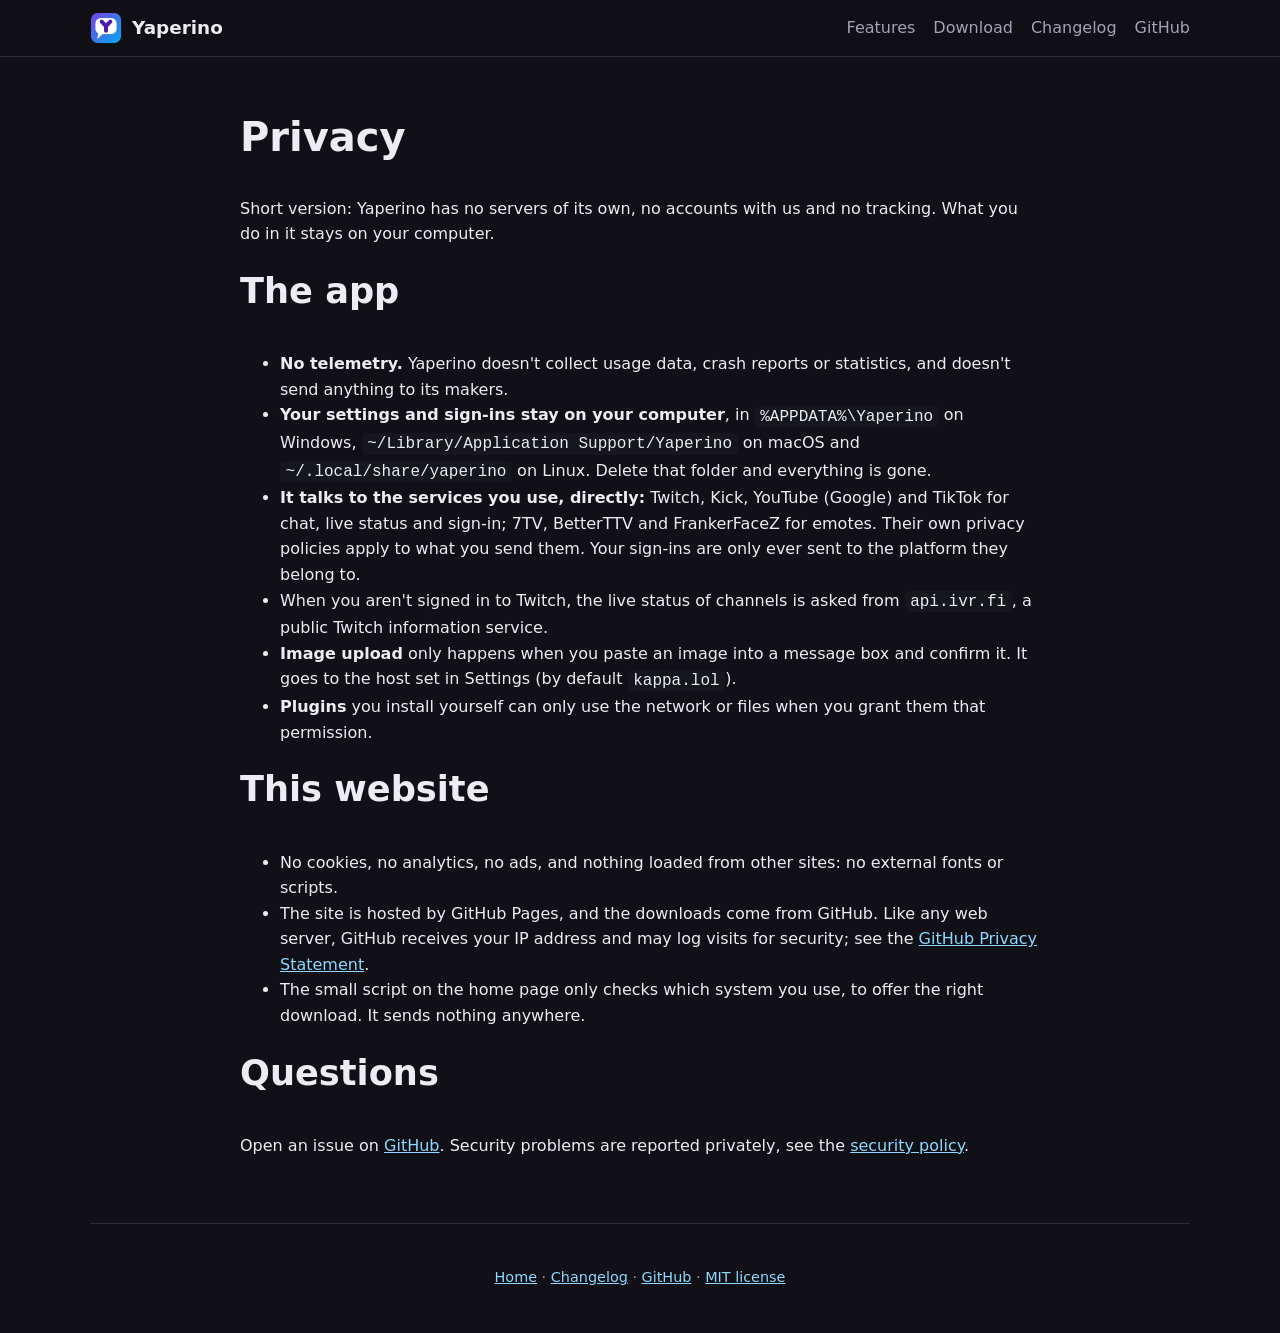
==== site/privacy.html @ 42ff97f9 "Website at xisz.github.io/yaperino site/: a home page (download for the visitor's system, features w" ====
<!doctype html>
<html lang="en">
<head>
<meta charset="utf-8">
<meta name="viewport" content="width=device-width, initial-scale=1">
<title>Privacy · Yaperino</title>
<meta name="description" content="What Yaperino and this website do with your data: the app has no tracking and keeps everything on your computer.">
<meta name="theme-color" content="#4a1da8">
<link rel="icon" type="image/png" href="img/logo.png">
<link rel="stylesheet" href="style.css">
</head>
<body>
<header class="top">
  <a class="brand" href="./"><img src="img/logo.png" alt="" width="32" height="32"><span>Yaperino</span></a>
  <nav>
    <a href="./#features">Features</a>
    <a href="./#download">Download</a>
    <a href="changelog.html">Changelog</a>
    <a href="https://github.com/XiSZ/yaperino">GitHub</a>
  </nav>
</header>

<main class="page">
  <h1>Privacy</h1>
  <p>Short version: Yaperino has no servers of its own, no accounts with us and no tracking. What you do in it stays on your computer.</p>

  <h2 style="text-align:left">The app</h2>
  <ul>
    <li><strong>No telemetry.</strong> Yaperino doesn't collect usage data, crash reports or statistics, and doesn't send anything to its makers.</li>
    <li><strong>Your settings and sign-ins stay on your computer</strong>, in <code>%APPDATA%\Yaperino</code> on Windows, <code>~/Library/Application Support/Yaperino</code> on macOS and <code>~/.local/share/yaperino</code> on Linux. Delete that folder and everything is gone.</li>
    <li><strong>It talks to the services you use, directly:</strong> Twitch, Kick, YouTube (Google) and TikTok for chat, live status and sign-in; 7TV, BetterTTV and FrankerFaceZ for emotes. Their own privacy policies apply to what you send them. Your sign-ins are only ever sent to the platform they belong to.</li>
    <li>When you aren't signed in to Twitch, the live status of channels is asked from <code>api.ivr.fi</code>, a public Twitch information service.</li>
    <li><strong>Image upload</strong> only happens when you paste an image into a message box and confirm it. It goes to the host set in Settings (by default <code>kappa.lol</code>).</li>
    <li><strong>Plugins</strong> you install yourself can only use the network or files when you grant them that permission.</li>
  </ul>

  <h2 style="text-align:left">This website</h2>
  <ul>
    <li>No cookies, no analytics, no ads, and nothing loaded from other sites: no external fonts or scripts.</li>
    <li>The site is hosted by GitHub Pages, and the downloads come from GitHub. Like any web server, GitHub receives your IP address and may log visits for security; see the <a href="https://docs.github.com/en/site-policy/privacy-policies/github-general-privacy-statement">GitHub Privacy Statement</a>.</li>
    <li>The small script on the home page only checks which system you use, to offer the right download. It sends nothing anywhere.</li>
  </ul>

  <h2 style="text-align:left">Questions</h2>
  <p>Open an issue on <a href="https://github.com/XiSZ/yaperino/issues">GitHub</a>. Security problems are reported privately, see the <a href="https://github.com/XiSZ/yaperino/security/policy">security policy</a>.</p>
</main>

<footer>
  <p><a href="./">Home</a> · <a href="changelog.html">Changelog</a> · <a href="https://github.com/XiSZ/yaperino">GitHub</a> · <a href="https://github.com/XiSZ/yaperino/blob/main/LICENSE">MIT license</a></p>
</footer>
</body>
</html>
---- site/style.css ----
/* Yaperino website: dark like the app, in the logo's purple-to-cyan colours.
   System fonts only, no external files: nothing is loaded from other sites. */
:root {
  --bg: #101016;
  --bg-2: #16161f;
  --card: #1c1c27;
  --line: #2c2c3b;
  --text: #ececf3;
  --muted: #a3a3b8;
  --purple: #7b3fe4;
  --cyan: #00aeef;
  --ink: #4a1da8;
  --grad: linear-gradient(135deg, var(--purple), var(--cyan));
  --radius: 14px;
  color-scheme: dark;
}

* { box-sizing: border-box; }

html { scroll-behavior: smooth; }

body {
  margin: 0;
  background: var(--bg);
  color: var(--text);
  font: 16px/1.6 system-ui, -apple-system, "Segoe UI", Roboto, "Helvetica Neue", Arial, sans-serif;
}

a { color: #8fd8ff; }
a:hover { color: #fff; }
img { max-width: 100%; height: auto; }
code { background: var(--bg-2); padding: 0.1em 0.35em; border-radius: 5px; }

/* ---- header */
.top {
  position: sticky;
  top: 0;
  z-index: 10;
  display: flex;
  align-items: center;
  justify-content: space-between;
  gap: 16px;
  padding: 12px max(16px, calc((100% - 1100px) / 2));
  background: rgba(16, 16, 22, 0.85);
  backdrop-filter: blur(10px);
  border-bottom: 1px solid var(--line);
}
.brand { display: flex; align-items: center; gap: 10px; color: var(--text); text-decoration: none; font-weight: 700; font-size: 1.15rem; }
.top nav { display: flex; gap: 18px; flex-wrap: wrap; }
.top nav a { color: var(--muted); text-decoration: none; }
.top nav a:hover { color: var(--text); }

main, footer { width: min(1100px, 100% - 32px); margin: 0 auto; }

/* ---- hero */
.hero { text-align: center; padding: 64px 0 32px; }
.hero-logo { filter: drop-shadow(0 10px 40px rgba(123, 63, 228, 0.45)); }
.hero h1 {
  margin: 20px auto 12px;
  max-width: 820px;
  font-size: clamp(2rem, 5vw, 3.3rem);
  line-height: 1.15;
  background: var(--grad);
  -webkit-background-clip: text;
  background-clip: text;
  color: transparent;
}
.lead { max-width: 720px; margin: 0 auto; color: var(--muted); font-size: 1.12rem; }

.platforms { display: flex; justify-content: center; gap: 14px 22px; flex-wrap: wrap; margin: 26px 0; }
.pf { display: inline-flex; align-items: center; gap: 8px; color: var(--muted); }
.pf-icon { width: 26px; height: 26px; }
.pf-icon.twitch rect { fill: #9146ff; }
.pf-icon.kick rect { fill: #53fc18; }
.pf-icon.youtube rect { fill: #ff0033; }
.pf-icon.tiktok rect { fill: #111; }

.cta { margin: 10px 0 40px; }
.cta-note { color: var(--muted); font-size: 0.92rem; margin-top: 12px; }

.button {
  display: inline-block;
  padding: 10px 20px;
  border-radius: 10px;
  background: var(--grad);
  color: #fff;
  font-weight: 650;
  text-decoration: none;
  transition: transform 0.15s, box-shadow 0.15s;
}
.button:hover { color: #fff; transform: translateY(-1px); box-shadow: 0 8px 24px rgba(0, 174, 239, 0.25); }
.button.big { padding: 15px 34px; font-size: 1.15rem; }
.button.ghost { background: transparent; border: 1px solid var(--purple); }

.hero-shot { margin: 0; }
.hero-shot img, .feature img {
  border-radius: var(--radius);
  border: 1px solid var(--line);
  box-shadow: 0 24px 60px rgba(0, 0, 0, 0.5);
}

/* ---- features */
section { padding: 48px 0; }
h2 { font-size: clamp(1.6rem, 3.5vw, 2.2rem); text-align: center; margin: 0 0 32px; }

.feature {
  display: grid;
  grid-template-columns: 1fr 1.5fr;
  gap: 36px;
  align-items: center;
  margin: 0 0 56px;
}
.feature.flip .text { order: 2; }
.feature img { justify-self: center; }
.feature h3 { font-size: 1.5rem; margin: 0 0 10px; }
.feature p { color: var(--muted); margin: 0; }

.grid { display: grid; grid-template-columns: repeat(3, 1fr); gap: 16px; }
.card {
  background: var(--card);
  border: 1px solid var(--line);
  border-radius: var(--radius);
  padding: 20px;
}
.card h4 { margin: 0 0 6px; font-size: 1.05rem; }
.card p { margin: 0; color: var(--muted); }
.card.wide { text-align: center; padding: 32px; }
.card.wide h3 { margin-top: 0; }

/* ---- download */
.download { text-align: center; }
.tiles { display: grid; grid-template-columns: repeat(3, 1fr); gap: 16px; text-align: left; margin-top: 24px; }
.tile {
  background: var(--card);
  border: 1px solid var(--line);
  border-radius: var(--radius);
  padding: 22px;
}
.tile.mine { border-color: var(--purple); box-shadow: 0 0 0 1px var(--purple), 0 12px 40px rgba(123, 63, 228, 0.25); }
.tile h3 { margin: 0 0 14px; }
.tile .button { margin-bottom: 8px; }
.tile p { color: var(--muted); font-size: 0.95rem; }
.tag {
  font-size: 0.72rem;
  font-weight: 600;
  vertical-align: middle;
  padding: 2px 8px;
  border-radius: 999px;
  background: var(--ink);
  color: #d9ccff;
}
.muted { color: var(--muted); }
.small { font-size: 0.9rem; }

/* ---- changelog and text pages */
.page { max-width: 800px; margin: 0 auto; padding: 48px 0; }
.page h1 { font-size: clamp(1.8rem, 4vw, 2.5rem); margin-top: 0; }
.release {
  background: var(--card);
  border: 1px solid var(--line);
  border-radius: var(--radius);
  padding: 22px 26px;
  margin-bottom: 20px;
}
.release h2 { text-align: left; font-size: 1.4rem; margin: 0 0 4px; }
.release .date { color: var(--muted); font-size: 0.9rem; margin: 0 0 12px; }
.release .notes h2, .release .notes h3 { text-align: left; font-size: 1.1rem; margin: 18px 0 6px; }
.release .assets { display: flex; flex-wrap: wrap; gap: 8px; margin-top: 14px; }
.release .assets a {
  font-size: 0.88rem;
  padding: 4px 10px;
  border: 1px solid var(--line);
  border-radius: 8px;
  text-decoration: none;
}

/* ---- footer */
footer {
  border-top: 1px solid var(--line);
  padding: 28px 0 40px;
  color: var(--muted);
  font-size: 0.9rem;
  text-align: center;
}

/* ---- phones */
@media (max-width: 800px) {
  .feature, .feature.flip { grid-template-columns: 1fr; gap: 16px; }
  .feature.flip .text { order: 0; }
  .grid, .tiles { grid-template-columns: 1fr; }
  .top nav { gap: 12px; font-size: 0.95rem; }
  .hero { padding-top: 40px; }
}
@media (max-width: 480px) {
  /* the logo alone, so the four links fit on one line */
  .brand span { display: none; }
  .top nav { gap: 14px; }
}
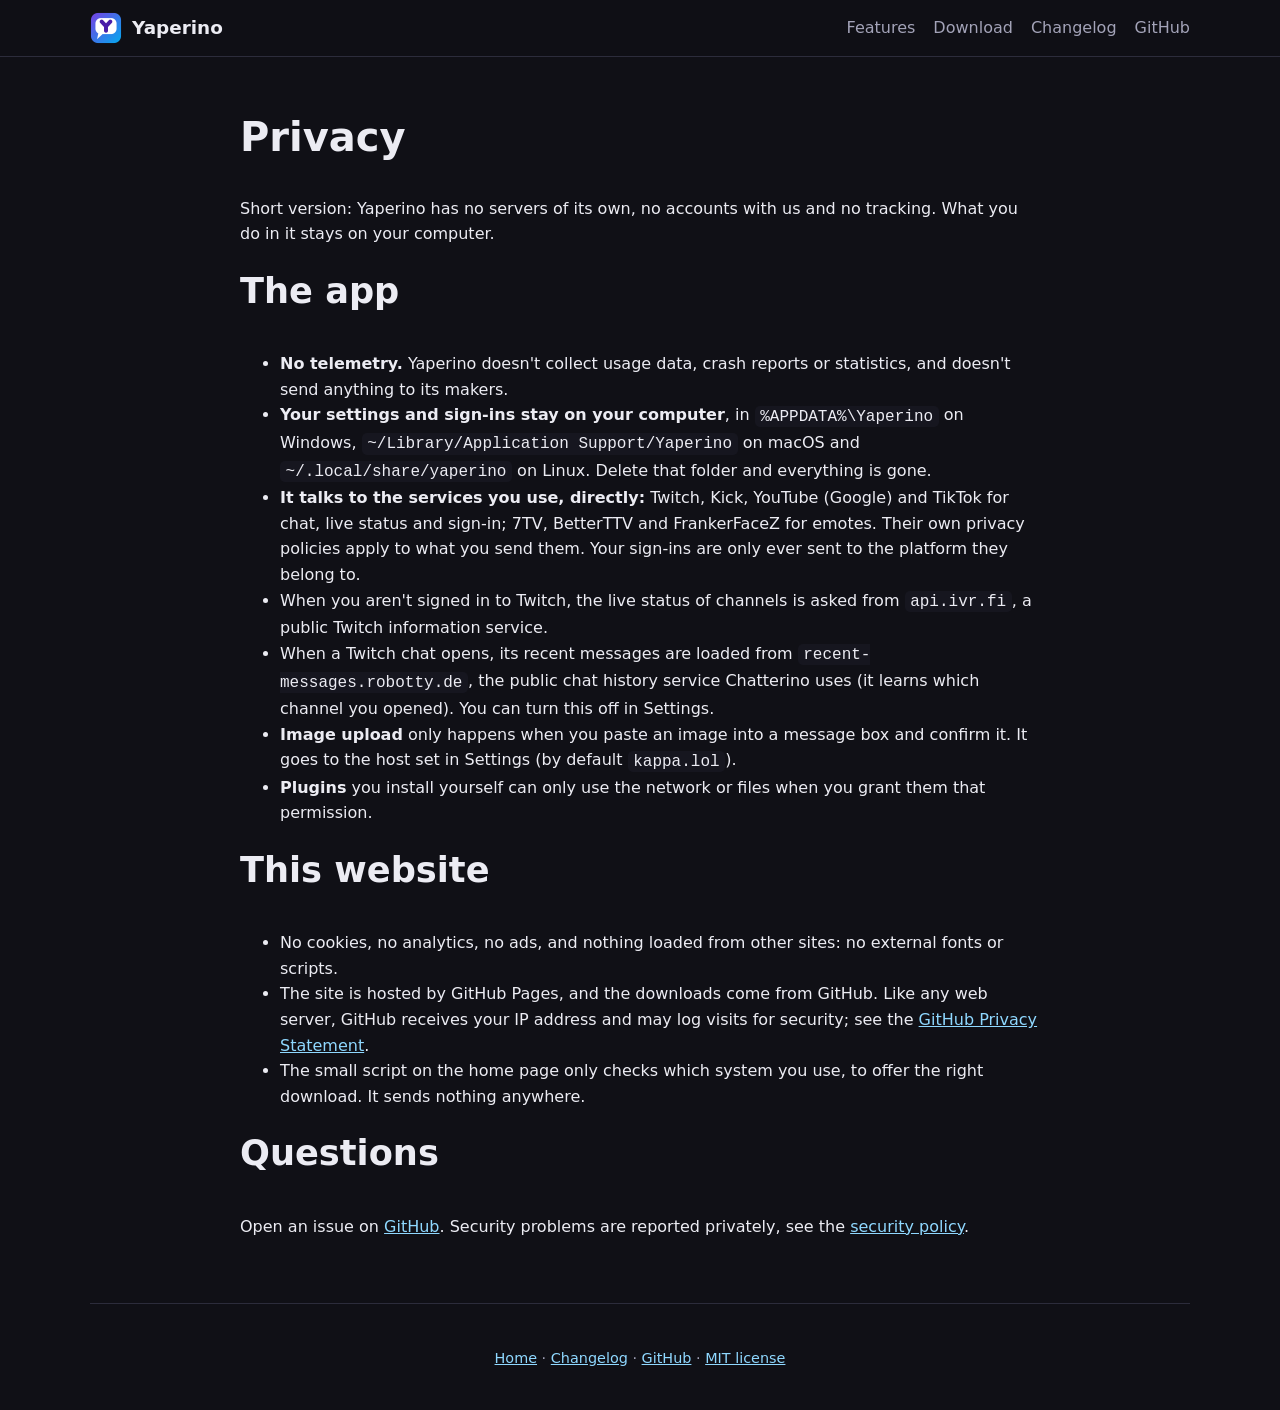
==== commit dd7ba1ca: "Chat history when a Twitch chat opens (recent-messages.robotty.de) Like Chatterino: opening a Twitch" ====
--- a/site/privacy.html
+++ b/site/privacy.html
@@ -30,6 +30,7 @@
     <li><strong>Your settings and sign-ins stay on your computer</strong>, in <code>%APPDATA%\Yaperino</code> on Windows, <code>~/Library/Application Support/Yaperino</code> on macOS and <code>~/.local/share/yaperino</code> on Linux. Delete that folder and everything is gone.</li>
     <li><strong>It talks to the services you use, directly:</strong> Twitch, Kick, YouTube (Google) and TikTok for chat, live status and sign-in; 7TV, BetterTTV and FrankerFaceZ for emotes. Their own privacy policies apply to what you send them. Your sign-ins are only ever sent to the platform they belong to.</li>
     <li>When you aren't signed in to Twitch, the live status of channels is asked from <code>api.ivr.fi</code>, a public Twitch information service.</li>
+    <li>When a Twitch chat opens, its recent messages are loaded from <code>recent-messages.robotty.de</code>, the public chat history service Chatterino uses (it learns which channel you opened). You can turn this off in Settings.</li>
     <li><strong>Image upload</strong> only happens when you paste an image into a message box and confirm it. It goes to the host set in Settings (by default <code>kappa.lol</code>).</li>
     <li><strong>Plugins</strong> you install yourself can only use the network or files when you grant them that permission.</li>
   </ul>
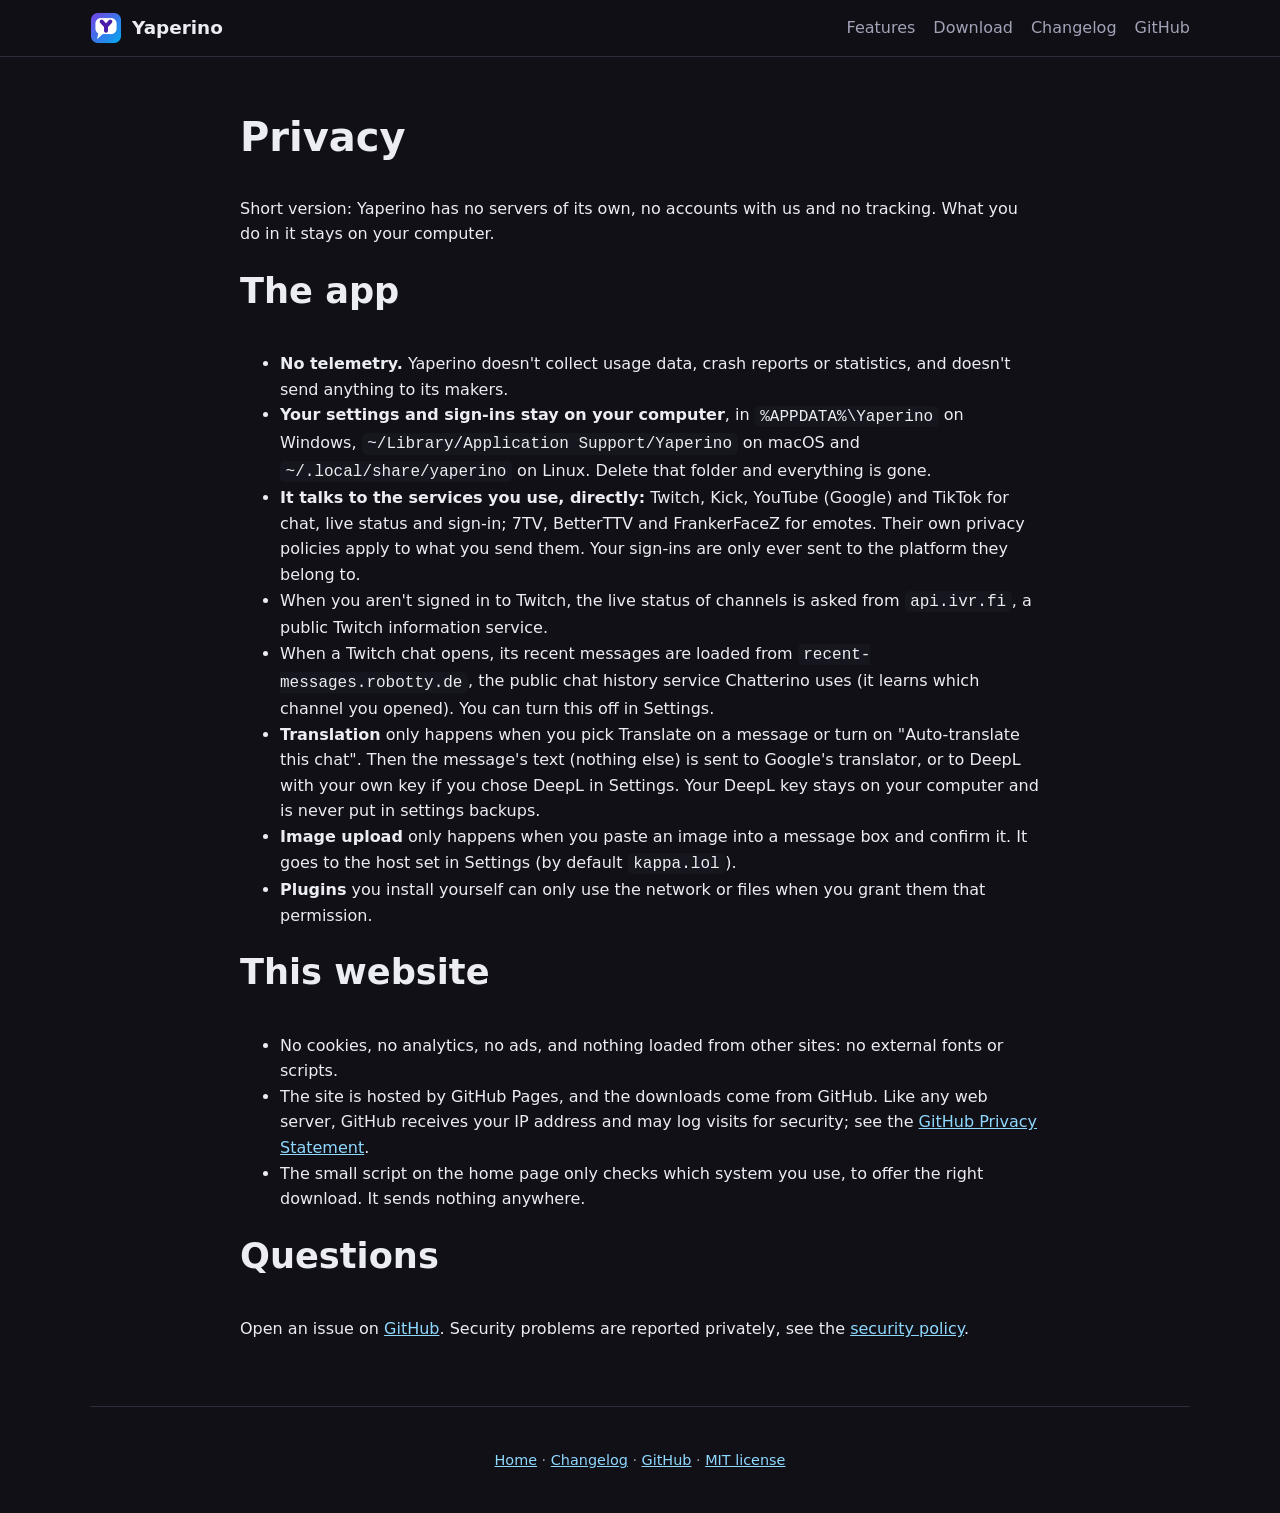
==== commit 973165b8: "Translation of chat messages (Google, or DeepL with own key)" ====
--- a/site/privacy.html
+++ b/site/privacy.html
@@ -31,6 +31,7 @@
     <li><strong>It talks to the services you use, directly:</strong> Twitch, Kick, YouTube (Google) and TikTok for chat, live status and sign-in; 7TV, BetterTTV and FrankerFaceZ for emotes. Their own privacy policies apply to what you send them. Your sign-ins are only ever sent to the platform they belong to.</li>
     <li>When you aren't signed in to Twitch, the live status of channels is asked from <code>api.ivr.fi</code>, a public Twitch information service.</li>
     <li>When a Twitch chat opens, its recent messages are loaded from <code>recent-messages.robotty.de</code>, the public chat history service Chatterino uses (it learns which channel you opened). You can turn this off in Settings.</li>
+    <li><strong>Translation</strong> only happens when you pick Translate on a message or turn on "Auto-translate this chat". Then the message's text (nothing else) is sent to Google's translator, or to DeepL with your own key if you chose DeepL in Settings. Your DeepL key stays on your computer and is never put in settings backups.</li>
     <li><strong>Image upload</strong> only happens when you paste an image into a message box and confirm it. It goes to the host set in Settings (by default <code>kappa.lol</code>).</li>
     <li><strong>Plugins</strong> you install yourself can only use the network or files when you grant them that permission.</li>
   </ul>
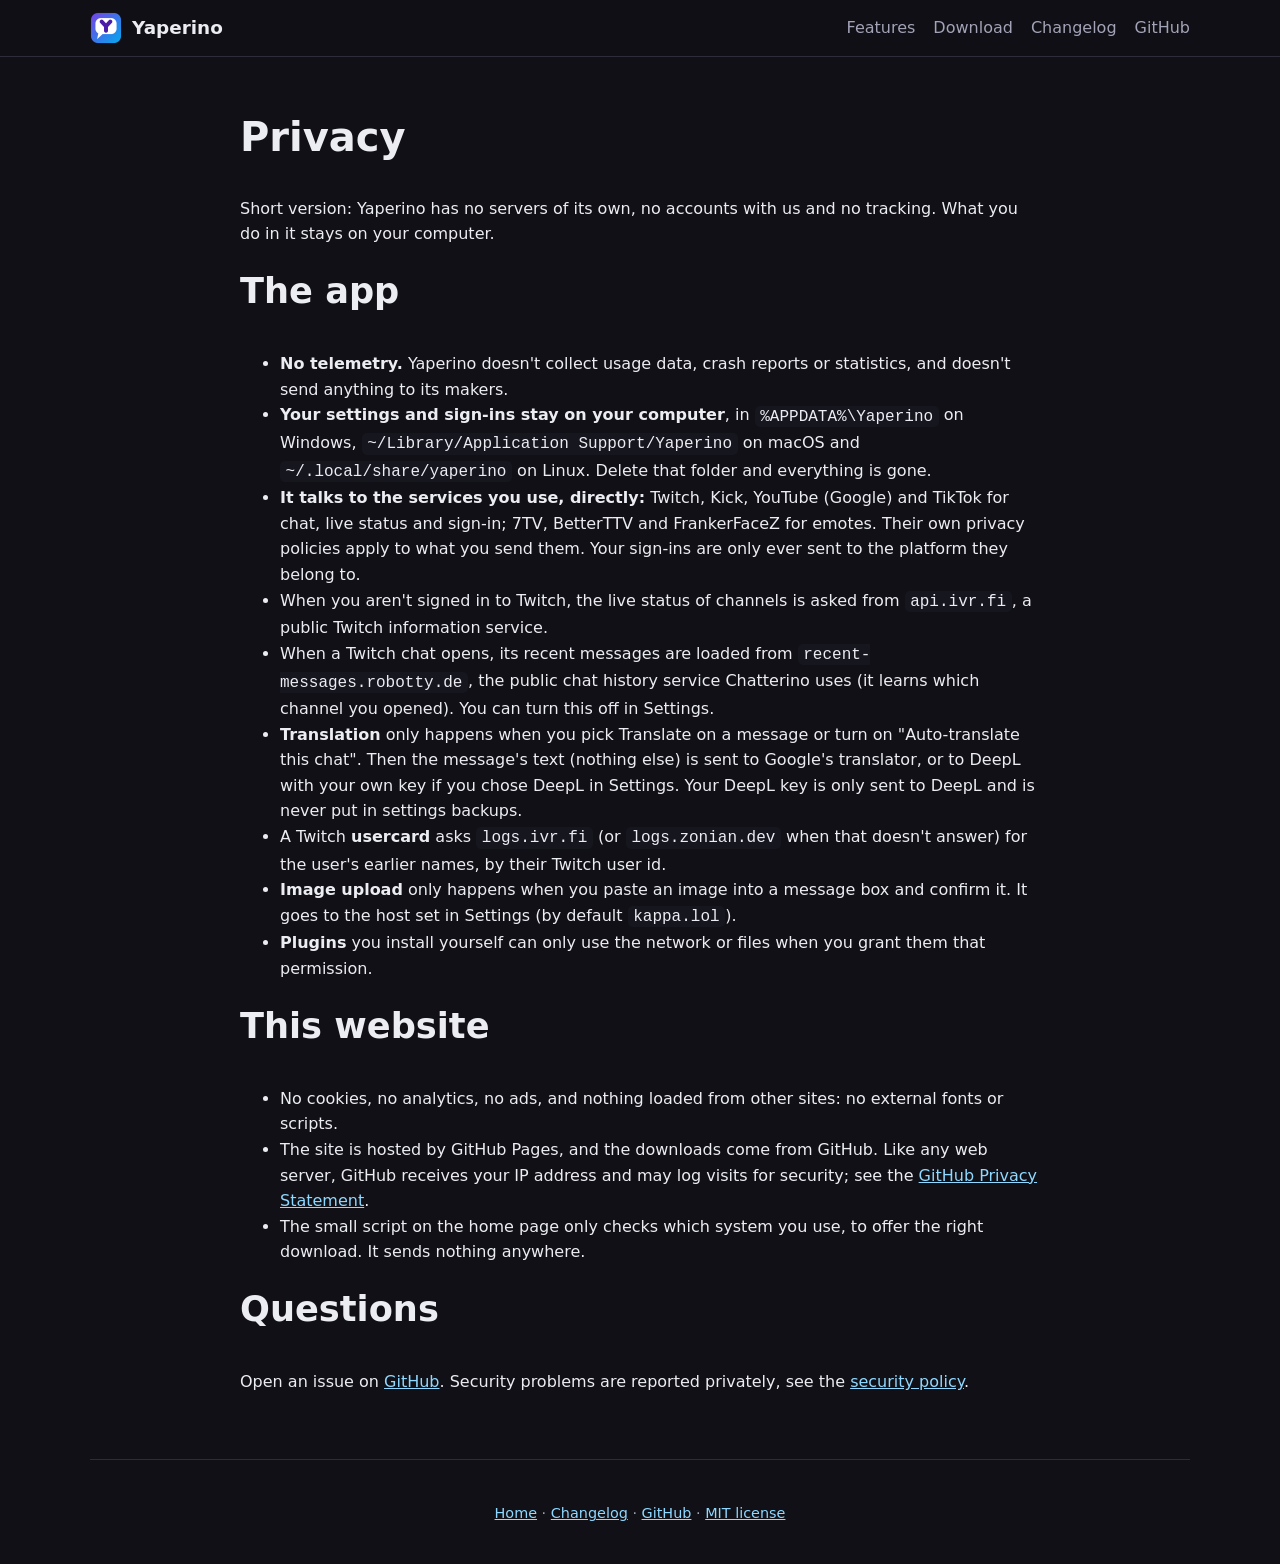
==== commit 4232975b: "Usercards: previous names" ====
--- a/site/privacy.html
+++ b/site/privacy.html
@@ -31,7 +31,8 @@
     <li><strong>It talks to the services you use, directly:</strong> Twitch, Kick, YouTube (Google) and TikTok for chat, live status and sign-in; 7TV, BetterTTV and FrankerFaceZ for emotes. Their own privacy policies apply to what you send them. Your sign-ins are only ever sent to the platform they belong to.</li>
     <li>When you aren't signed in to Twitch, the live status of channels is asked from <code>api.ivr.fi</code>, a public Twitch information service.</li>
     <li>When a Twitch chat opens, its recent messages are loaded from <code>recent-messages.robotty.de</code>, the public chat history service Chatterino uses (it learns which channel you opened). You can turn this off in Settings.</li>
-    <li><strong>Translation</strong> only happens when you pick Translate on a message or turn on "Auto-translate this chat". Then the message's text (nothing else) is sent to Google's translator, or to DeepL with your own key if you chose DeepL in Settings. Your DeepL key stays on your computer and is never put in settings backups.</li>
+    <li><strong>Translation</strong> only happens when you pick Translate on a message or turn on "Auto-translate this chat". Then the message's text (nothing else) is sent to Google's translator, or to DeepL with your own key if you chose DeepL in Settings. Your DeepL key is only sent to DeepL and is never put in settings backups.</li>
+    <li>A Twitch <strong>usercard</strong> asks <code>logs.ivr.fi</code> (or <code>logs.zonian.dev</code> when that doesn't answer) for the user's earlier names, by their Twitch user id.</li>
     <li><strong>Image upload</strong> only happens when you paste an image into a message box and confirm it. It goes to the host set in Settings (by default <code>kappa.lol</code>).</li>
     <li><strong>Plugins</strong> you install yourself can only use the network or files when you grant them that permission.</li>
   </ul>
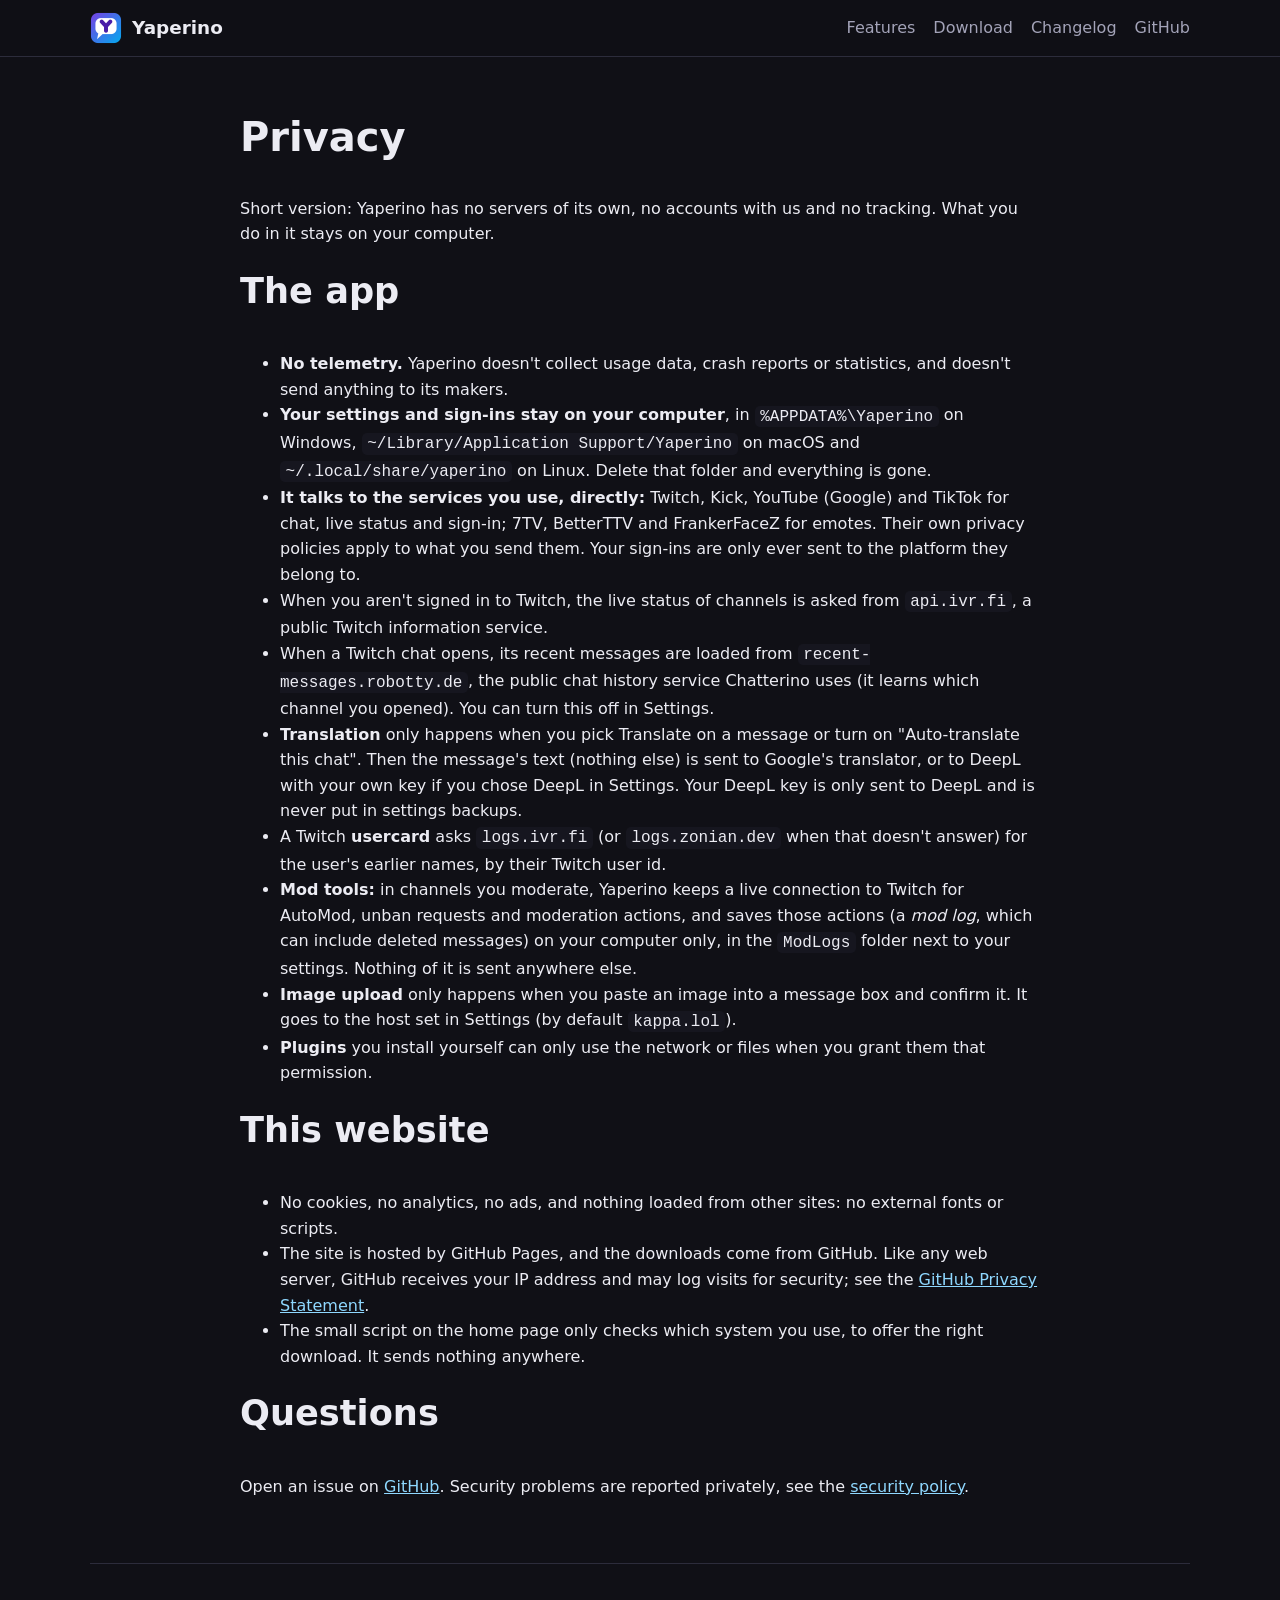
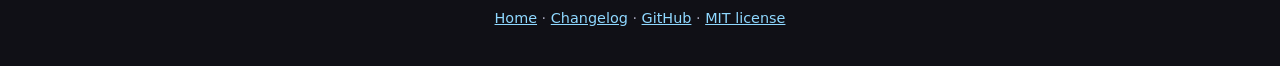
==== commit 12c0e91b: "Mod tools on Twitch's official API: AutoMod queue, unban requests, mod log, pins" ====
--- a/site/privacy.html
+++ b/site/privacy.html
@@ -33,6 +33,7 @@
     <li>When a Twitch chat opens, its recent messages are loaded from <code>recent-messages.robotty.de</code>, the public chat history service Chatterino uses (it learns which channel you opened). You can turn this off in Settings.</li>
     <li><strong>Translation</strong> only happens when you pick Translate on a message or turn on "Auto-translate this chat". Then the message's text (nothing else) is sent to Google's translator, or to DeepL with your own key if you chose DeepL in Settings. Your DeepL key is only sent to DeepL and is never put in settings backups.</li>
     <li>A Twitch <strong>usercard</strong> asks <code>logs.ivr.fi</code> (or <code>logs.zonian.dev</code> when that doesn't answer) for the user's earlier names, by their Twitch user id.</li>
+    <li><strong>Mod tools:</strong> in channels you moderate, Yaperino keeps a live connection to Twitch for AutoMod, unban requests and moderation actions, and saves those actions (a <em>mod log</em>, which can include deleted messages) on your computer only, in the <code>ModLogs</code> folder next to your settings. Nothing of it is sent anywhere else.</li>
     <li><strong>Image upload</strong> only happens when you paste an image into a message box and confirm it. It goes to the host set in Settings (by default <code>kappa.lol</code>).</li>
     <li><strong>Plugins</strong> you install yourself can only use the network or files when you grant them that permission.</li>
   </ul>
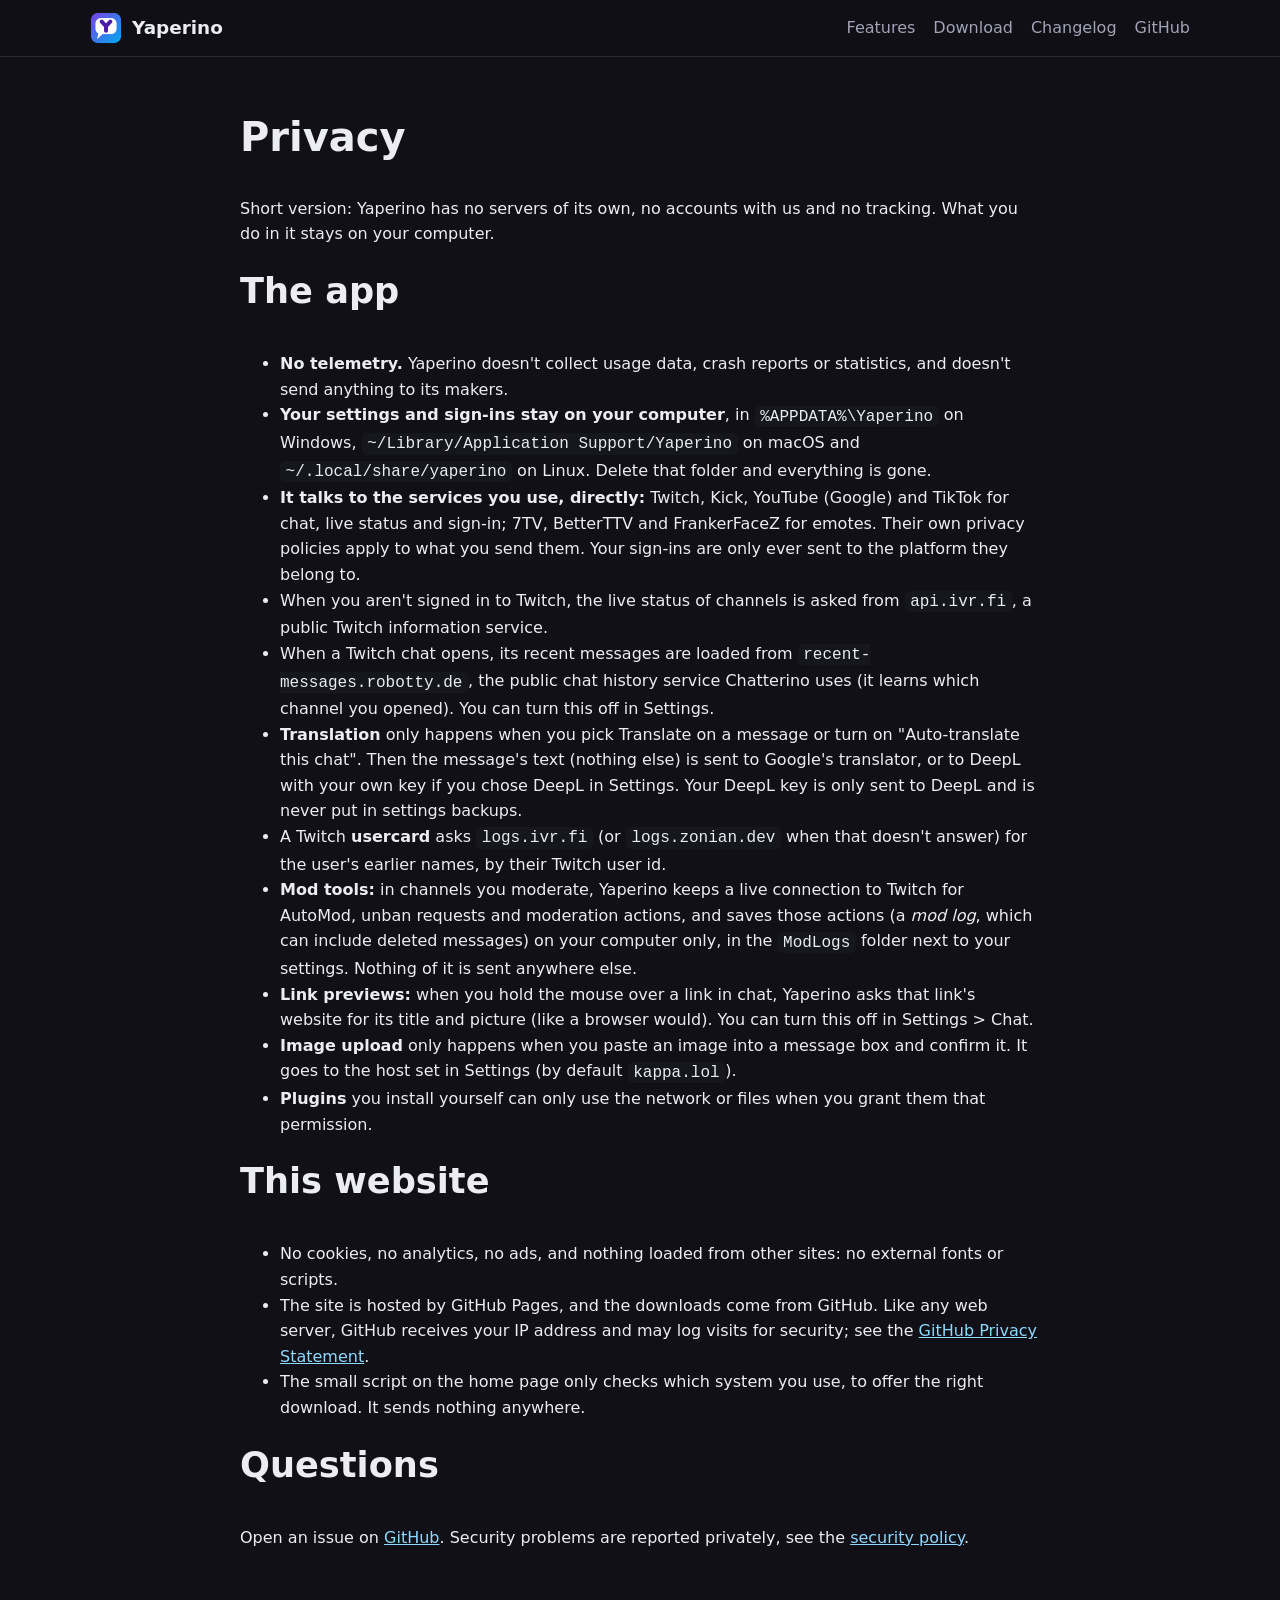
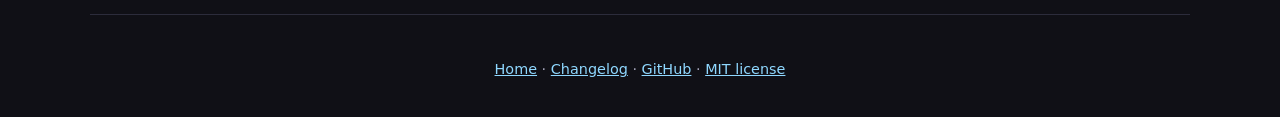
==== commit cd947bba: "Clickable links in chat with a hover preview (Settings > Chat)" ====
--- a/site/privacy.html
+++ b/site/privacy.html
@@ -34,6 +34,7 @@
     <li><strong>Translation</strong> only happens when you pick Translate on a message or turn on "Auto-translate this chat". Then the message's text (nothing else) is sent to Google's translator, or to DeepL with your own key if you chose DeepL in Settings. Your DeepL key is only sent to DeepL and is never put in settings backups.</li>
     <li>A Twitch <strong>usercard</strong> asks <code>logs.ivr.fi</code> (or <code>logs.zonian.dev</code> when that doesn't answer) for the user's earlier names, by their Twitch user id.</li>
     <li><strong>Mod tools:</strong> in channels you moderate, Yaperino keeps a live connection to Twitch for AutoMod, unban requests and moderation actions, and saves those actions (a <em>mod log</em>, which can include deleted messages) on your computer only, in the <code>ModLogs</code> folder next to your settings. Nothing of it is sent anywhere else.</li>
+    <li><strong>Link previews:</strong> when you hold the mouse over a link in chat, Yaperino asks that link's website for its title and picture (like a browser would). You can turn this off in Settings &gt; Chat.</li>
     <li><strong>Image upload</strong> only happens when you paste an image into a message box and confirm it. It goes to the host set in Settings (by default <code>kappa.lol</code>).</li>
     <li><strong>Plugins</strong> you install yourself can only use the network or files when you grant them that permission.</li>
   </ul>
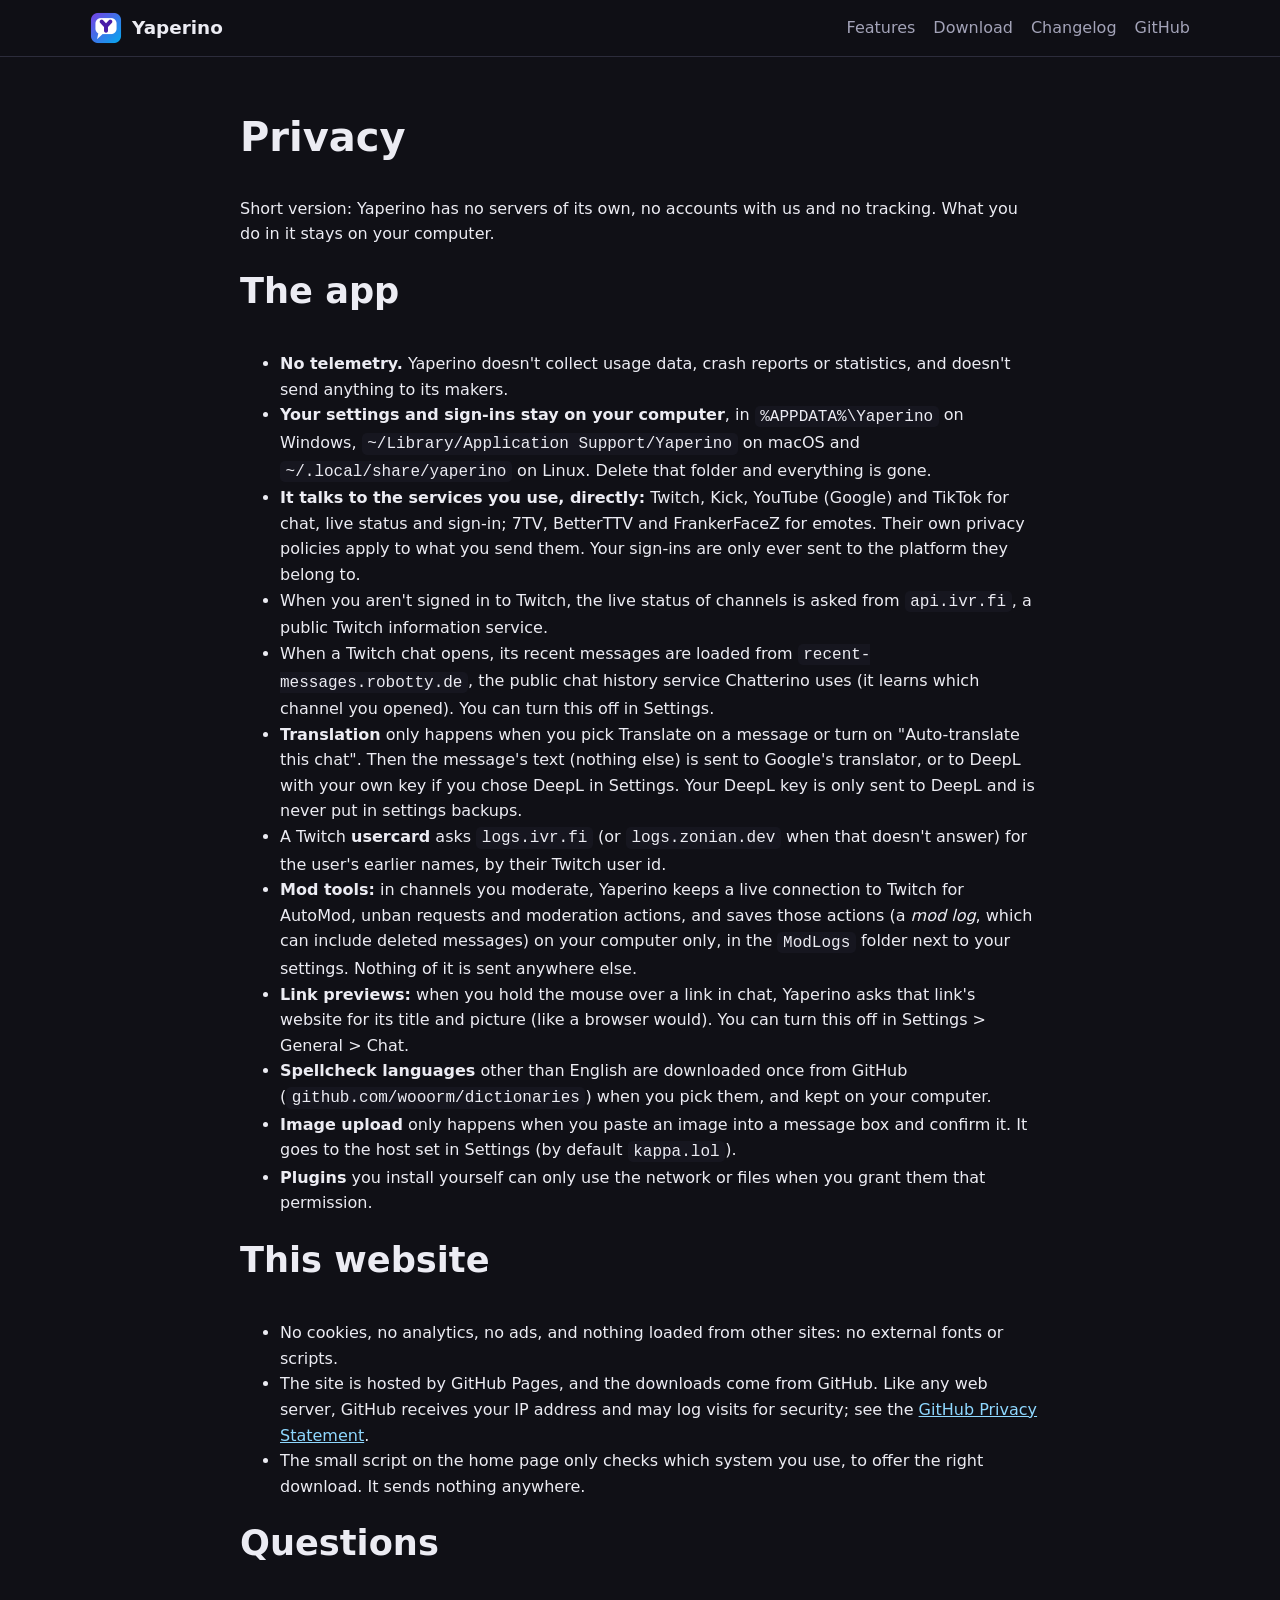
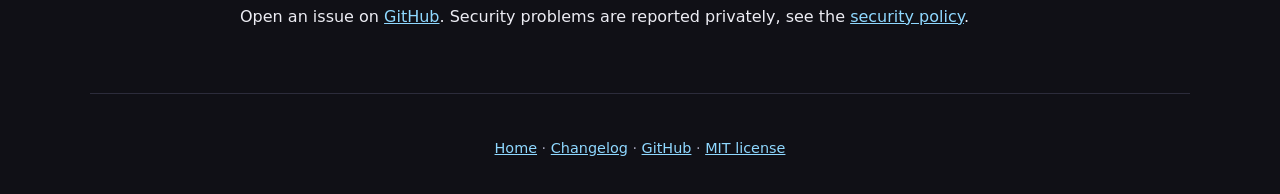
==== commit 6779bac0: "Spellcheck in 33 languages (English built in, others downloaded once when picked)" ====
--- a/site/privacy.html
+++ b/site/privacy.html
@@ -34,7 +34,8 @@
     <li><strong>Translation</strong> only happens when you pick Translate on a message or turn on "Auto-translate this chat". Then the message's text (nothing else) is sent to Google's translator, or to DeepL with your own key if you chose DeepL in Settings. Your DeepL key is only sent to DeepL and is never put in settings backups.</li>
     <li>A Twitch <strong>usercard</strong> asks <code>logs.ivr.fi</code> (or <code>logs.zonian.dev</code> when that doesn't answer) for the user's earlier names, by their Twitch user id.</li>
     <li><strong>Mod tools:</strong> in channels you moderate, Yaperino keeps a live connection to Twitch for AutoMod, unban requests and moderation actions, and saves those actions (a <em>mod log</em>, which can include deleted messages) on your computer only, in the <code>ModLogs</code> folder next to your settings. Nothing of it is sent anywhere else.</li>
-    <li><strong>Link previews:</strong> when you hold the mouse over a link in chat, Yaperino asks that link's website for its title and picture (like a browser would). You can turn this off in Settings &gt; Chat.</li>
+    <li><strong>Link previews:</strong> when you hold the mouse over a link in chat, Yaperino asks that link's website for its title and picture (like a browser would). You can turn this off in Settings &gt; General &gt; Chat.</li>
+    <li><strong>Spellcheck languages</strong> other than English are downloaded once from GitHub (<code>github.com/wooorm/dictionaries</code>) when you pick them, and kept on your computer.</li>
     <li><strong>Image upload</strong> only happens when you paste an image into a message box and confirm it. It goes to the host set in Settings (by default <code>kappa.lol</code>).</li>
     <li><strong>Plugins</strong> you install yourself can only use the network or files when you grant them that permission.</li>
   </ul>
